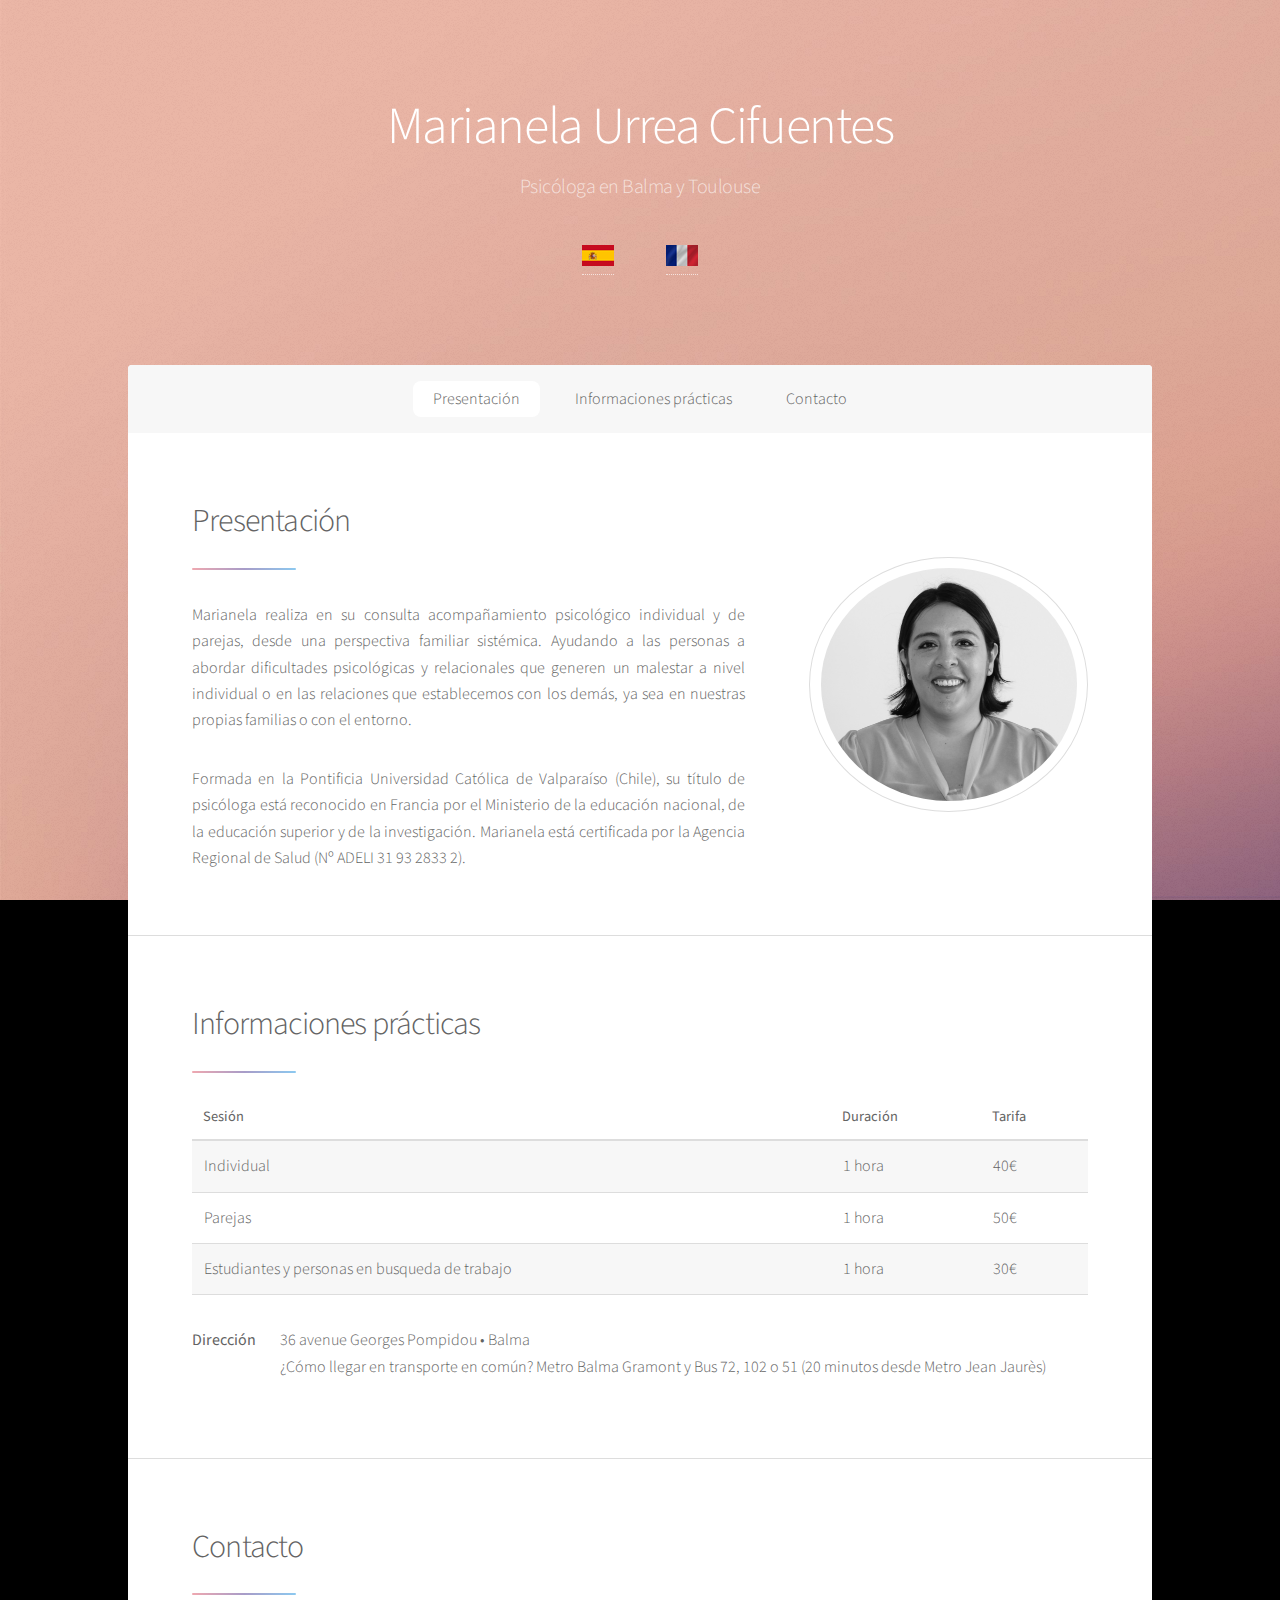
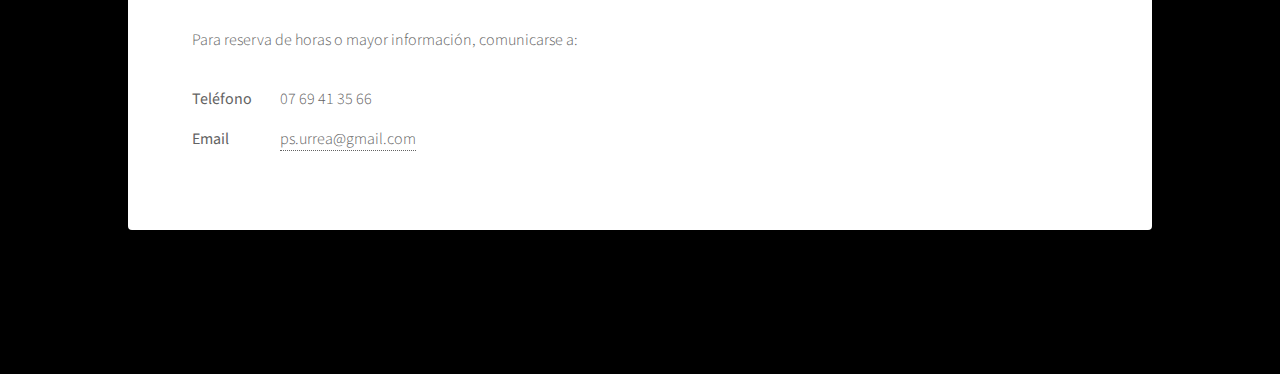
==== index-esp.html @ 980784fe "Update and rename index.html to index-esp.html" ====
<!DOCTYPE HTML>

<html>

<head>
	<title>Psicóloga en Balma / Toulouse</title>
	<meta charset="utf-8" />
	<meta name="viewport" content="width=device-width, initial-scale=1, user-scalable=no" />
	<link rel="stylesheet" href="assets/css/main.css" />
	<noscript><link rel="stylesheet" href="assets/css/noscript.css" /></noscript>
</head>


<body class="is-preload">

<!-- Wrapper -->
<div id="wrapper">


	<!-- Header -->
	<header id="header" class="alt">
		<h1>Marianela Urrea Cifuentes</h1>
		<p>Psicóloga en Balma y Toulouse</p>
		<p><a href="index-esp.html"><img src="images/spain-flag-icon-32.png"/></a>&nbsp; &nbsp; &nbsp; &nbsp; &nbsp; &nbsp; &nbsp; &nbsp;<a href="index.html"><img src="images/france-flag-wave-icon-32.png"/></a></p>
	</header>


	<!-- Nav -->
	<nav id="nav">
		<ul>
			<li><a href="#inicio" class="active">Presentación</a></li>
			<li><a href="#horas">Informaciones prácticas</a></li>
			<li><a href="#contacto">Contacto</a></li>
		</ul>
	</nav>


	<!-- Main -->
	<div id="main">

		<!-- Inicio -->
		<section id="inicio" class="main">
			<div class="spotlight">
			<div class="content">
			<header class="major">
				<h2>Presentación</h2>
			</header>
			<p align="justify" style="text-align:justify">Marianela realiza en su consulta acompañamiento psicológico individual y de parejas, desde una perspectiva familiar sistémica. Ayudando a las personas a abordar dificultades psicológicas y relacionales que generen un malestar a nivel individual o en las relaciones que establecemos con los demás, ya sea en nuestras propias familias o con el entorno.</p>

			<p align="justify" style="text-align:justify">Formada en la Pontificia Universidad Católica de Valparaíso (Chile), su título de psicóloga está reconocido en Francia por el Ministerio de la educación nacional, de la educación superior y de la investigación. Marianela está certificada por la Agencia Regional de Salud (Nº ADELI 31 93 2833 2).</p>				
			</div>
			<span class="image"><img src="images/Nela.jpg" alt="" /></span>
			</div>
		</section>



		<!-- Horas de atención -->
		<section id="horas" class="main">
			<div class="spotlight">
			<div class="content">
			<header class="major">
				<h2>Informaciones prácticas</h2>
			</header>

			<div class="table-wrapper">
				<table>
				<thead>
				<tr>
					<th>Sesión</th>
					<th>Duración</th>
					<th>Tarifa</th>
				</tr>
				</thead>
				<tbody>
				<tr>
					<td>Individual</td>
					<td>1 hora</td>
					<td>40€</td>
				</tr>
				<tr>
					<td>Parejas</td>
					<td>1 hora</td>
					<td>50€</td>
				</tr>
				<tr>
					<td>Estudiantes y personas en busqueda de trabajo</td>
					<td>1 hora</td>
					<td>30€</td>
				</tr>									
				</tbody>
				</table>
			</div>

			<dl class="alt">
			<dt>Dirección</dt>
			<dd>36 avenue Georges Pompidou &bull; Balma<br/>¿Cómo llegar en transporte en común? Metro Balma Gramont y Bus 72, 102 o 51 (20 minutos desde Metro Jean Jaurès)</dd>
			</dl>
			</div>
			</div>

		</section>



		<!-- Contacto -->
		<section id="contacto" class="main">
			<div class="spotlight">
			<div class="content">
			<header class="major">
				<h2>Contacto</h2>
			</header>
			<p align="justify" style="text-align:justify">Para reserva de horas o mayor información, comunicarse a:</p>

			<dl class="alt">
			<dt>Teléfono</dt>
			<dd>07 69 41 35 66</dd>
			<dt>Email</dt>
			<dd><a href="#">ps.urrea@gmail.com</a></dd>
			</dl>
			</div>
			</div>
		</section>

	</div>


	<!-- Footer -->
	<footer id="footer">
	</footer>
	</div>


	<!-- Scripts -->
	<script src="assets/js/jquery.min.js"></script>
	<script src="assets/js/jquery.scrollex.min.js"></script>
	<script src="assets/js/jquery.scrolly.min.js"></script>
	<script src="assets/js/browser.min.js"></script>
	<script src="assets/js/breakpoints.min.js"></script>
	<script src="assets/js/util.js"></script>
	<script src="assets/js/main.js"></script>

</body>

</html>
---- assets/css/main.css ----
@import url(font-awesome.min.css);
@import "https://fonts.googleapis.com/css?family=Source+Sans+Pro:300,400";

/*
	Stellar by HTML5 UP
	html5up.net | @ajlkn
	Free for personal and commercial use under the CCA 3.0 license (html5up.net/license)
*/

html, body, div, span, applet, object,
iframe, h1, h2, h3, h4, h5, h6, p, blockquote,
pre, a, abbr, acronym, address, big, cite,
code, del, dfn, em, img, ins, kbd, q, s, samp,
small, strike, strong, sub, sup, tt, var, b,
u, i, center, dl, dt, dd, ol, ul, li, fieldset,
form, label, legend, table, caption, tbody,
tfoot, thead, tr, th, td, article, aside,
canvas, details, embed, figure, figcaption,
footer, header, hgroup, menu, nav, output, ruby,
section, summary, time, mark, audio, video {
	margin: 0;
	padding: 0;
	border: 0;
	font-size: 100%;
	font: inherit;
	vertical-align: baseline;}

article, aside, details, figcaption, figure,
footer, header, hgroup, menu, nav, section {
	display: block;}

body {
	line-height: 1;
}

ol, ul {
	list-style: none;
}

blockquote, q {
	quotes: none;
}

	blockquote:before, blockquote:after, q:before, q:after {
		content: '';
		content: none;
	}

table {
	border-collapse: collapse;
	border-spacing: 0;
}

body {
	-webkit-text-size-adjust: none;
}

mark {
	background-color: transparent;
	color: inherit;
}

input::-moz-focus-inner {
	border: 0;
	padding: 0;
}

input, select, textarea {
	-moz-appearance: none;
	-webkit-appearance: none;
	-ms-appearance: none;
	appearance: none;
}

/* Basic */

	@-ms-viewport {
		width: device-width;
	}

	body {
		-ms-overflow-style: scrollbar;
	}

	@media screen and (max-width: 480px) {

		html, body {
			min-width: 320px;
		}

	}

	html {
		box-sizing: border-box;
	}

	*, *:before, *:after {
		box-sizing: inherit;
	}

	body {
		background-image: url("images/overlay.png"), url("images/bg.jpg");
		background-repeat: repeat, no-repeat;
		background-size: auto, 100% 100%;
		background-attachment: fixed;
		overflow-y: scroll;

		/*background-color: #935d8c;
		background-image: url("images/overlay.png"), -moz-linear-gradient(45deg, #e37682 15%, #5f4d93 85%);
		background-image: url("images/overlay.png"), -webkit-linear-gradient(45deg, #e37682 15%, #5f4d93 85%);
		background-image: url("images/overlay.png"), -ms-linear-gradient(45deg, #e37682 15%, #5f4d93 85%);
		background-image: url("images/overlay.png"), linear-gradient(45deg, #e37682 15%, #5f4d93 85%);*/
	}

		body.is-preload *, body.is-preload *:before, body.is-preload *:after {
			-moz-animation: none !important;
			-webkit-animation: none !important;
			-ms-animation: none !important;
			animation: none !important;
			-moz-transition: none !important;
			-webkit-transition: none !important;
			-ms-transition: none !important;
			transition: none !important;
		}

/* Type */

	body {
		/*background-color: #935d8c;*/
		background-color: #000000;
		color: rgba(255, 255, 255, 0.65);
	}

	body, input, select, textarea {
		font-family: "Source Sans Pro", Helvetica, sans-serif;
		font-size: 17pt;
		font-weight: 300;
		line-height: 1.65;
	}

		@media screen and (max-width: 1680px) {

			body, input, select, textarea {
				font-size: 14pt;
			}

		}

		@media screen and (max-width: 1280px) {

			body, input, select, textarea {
				font-size: 12pt;
			}

		}

		@media screen and (max-width: 360px) {

			body, input, select, textarea {
				font-size: 11pt;
			}

		}

	a {
		-moz-transition: color 0.2s ease, border-bottom 0.2s ease;
		-webkit-transition: color 0.2s ease, border-bottom 0.2s ease;
		-ms-transition: color 0.2s ease, border-bottom 0.2s ease;
		transition: color 0.2s ease, border-bottom 0.2s ease;
		text-decoration: none;
		border-bottom: dotted 1px;
		color: inherit;
	}

		a:hover {
			border-bottom-color: transparent;
		}

	strong, b {
		font-weight: 400;
	}

	em, i {
		font-style: italic;
	}

	p {
		margin: 0 0 2em 0;
	}

		p.content {
			-moz-columns: 20em 2;
			-webkit-columns: 20em 2;
			-ms-columns: 20em 2;
			columns: 20em 2;
			-moz-column-gap: 2em;
			-webkit-column-gap: 2em;
			-ms-column-gap: 2em;
			column-gap: 2em;
			text-align: justify;
		}

	h1, h2, h3, h4, h5, h6 {
		font-weight: 300;
		line-height: 1.5;
		margin: 0 0 0.7em 0;
		letter-spacing: -0.025em;
	}

		h1 a, h2 a, h3 a, h4 a, h5 a, h6 a {
			color: inherit;
			text-decoration: none;
		}

	h1 {
		font-size: 2.5em;
		line-height: 1.2;
	}

	h2 {
		font-size: 1.5em;
	}

	h3 {
		font-size: 1.25em;
	}

	h4 {
		font-size: 1.1em;
	}

	h5 {
		font-size: 0.9em;
	}

	h6 {
		font-size: 0.7em;
	}

	@media screen and (max-width: 736px) {

		h1 {
			font-size: 2em;
		}

	}

	sub {
		font-size: 0.8em;
		position: relative;
		top: 0.5em;
	}

	sup {
		font-size: 0.8em;
		position: relative;
		top: -0.5em;
	}

	blockquote {
		border-left: solid 4px;
		font-style: italic;
		margin: 0 0 2em 0;
		padding: 0.5em 0 0.5em 2em;
	}

	code {
		border-radius: 8px;
		border: solid 1px;
		font-family: "Courier New", monospace;
		font-size: 0.9em;
		margin: 0 0.25em;
		padding: 0.25em 0.65em;
	}

	pre {
		-webkit-overflow-scrolling: touch;
		font-family: "Courier New", monospace;
		font-size: 0.9em;
		margin: 0 0 2em 0;
	}

		pre code {
			display: block;
			line-height: 1.75;
			padding: 1em 1.5em;
			overflow-x: auto;
		}

	hr {
		border: 0;
		border-bottom: solid 1px;
		margin: 2em 0;
	}

		hr.major {
			margin: 3em 0;
		}

	.align-left {
		text-align: left;
	}

	.align-center {
		text-align: center;
	}

	.align-right {
		text-align: right;
	}

	input, select, textarea {
		color: #ffffff;
	}

	a:hover {
		color: #ffffff;
	}

	strong, b {
		color: #ffffff;
	}

	h1, h2, h3, h4, h5, h6 {
		color: #ffffff;
	}

	blockquote {
		border-left-color: rgba(255, 255, 255, 0.35);
	}

	code {
		background: rgba(255, 255, 255, 0.075);
		border-color: rgba(255, 255, 255, 0.35);
	}

	hr {
		border-bottom-color: rgba(255, 255, 255, 0.35);
	}

/* Row */

	.row {
		display: flex;
		flex-wrap: wrap;
		box-sizing: border-box;
		align-items: stretch;
	}

		.row > * {
			box-sizing: border-box;
		}

		.row.gtr-uniform > * > :last-child {
			margin-bottom: 0;
		}

		.row.aln-left {
			justify-content: flex-start;
		}

		.row.aln-center {
			justify-content: center;
		}

		.row.aln-right {
			justify-content: flex-end;
		}

		.row.aln-top {
			align-items: flex-start;
		}

		.row.aln-middle {
			align-items: center;
		}

		.row.aln-bottom {
			align-items: flex-end;
		}

		.row > .imp {
			order: -1;
		}

		.row > .col-1 {
			width: 8.3333333333%;
		}

		.row > .off-1 {
			margin-left: 8.3333333333%;
		}

		.row > .col-2 {
			width: 16.6666666667%;
		}

		.row > .off-2 {
			margin-left: 16.6666666667%;
		}

		.row > .col-3 {
			width: 25%;
		}

		.row > .off-3 {
			margin-left: 25%;
		}

		.row > .col-4 {
			width: 33.3333333333%;
		}

		.row > .off-4 {
			margin-left: 33.3333333333%;
		}

		.row > .col-5 {
			width: 41.6666666667%;
		}

		.row > .off-5 {
			margin-left: 41.6666666667%;
		}

		.row > .col-6 {
			width: 50%;
		}

		.row > .off-6 {
			margin-left: 50%;
		}

		.row > .col-7 {
			width: 58.3333333333%;
		}

		.row > .off-7 {
			margin-left: 58.3333333333%;
		}

		.row > .col-8 {
			width: 66.6666666667%;
		}

		.row > .off-8 {
			margin-left: 66.6666666667%;
		}

		.row > .col-9 {
			width: 75%;
		}

		.row > .off-9 {
			margin-left: 75%;
		}

		.row > .col-10 {
			width: 83.3333333333%;
		}

		.row > .off-10 {
			margin-left: 83.3333333333%;
		}

		.row > .col-11 {
			width: 91.6666666667%;
		}

		.row > .off-11 {
			margin-left: 91.6666666667%;
		}

		.row > .col-12 {
			width: 100%;
		}

		.row > .off-12 {
			margin-left: 100%;
		}

		.row.gtr-0 {
			margin-top: 0;
			margin-left: 0em;
		}

			.row.gtr-0 > * {
				padding: 0 0 0 0em;
			}

			.row.gtr-0.gtr-uniform {
				margin-top: 0em;
			}

				.row.gtr-0.gtr-uniform > * {
					padding-top: 0em;
				}

		.row.gtr-25 {
			margin-top: 0;
			margin-left: -0.375em;
		}

			.row.gtr-25 > * {
				padding: 0 0 0 0.375em;
			}

			.row.gtr-25.gtr-uniform {
				margin-top: -0.375em;
			}

				.row.gtr-25.gtr-uniform > * {
					padding-top: 0.375em;
				}

		.row.gtr-50 {
			margin-top: 0;
			margin-left: -0.75em;
		}

			.row.gtr-50 > * {
				padding: 0 0 0 0.75em;
			}

			.row.gtr-50.gtr-uniform {
				margin-top: -0.75em;
			}

				.row.gtr-50.gtr-uniform > * {
					padding-top: 0.75em;
				}

		.row {
			margin-top: 0;
			margin-left: -1.5em;
		}

			.row > * {
				padding: 0 0 0 1.5em;
			}

			.row.gtr-uniform {
				margin-top: -1.5em;
			}

				.row.gtr-uniform > * {
					padding-top: 1.5em;
				}

		.row.gtr-150 {
			margin-top: 0;
			margin-left: -2.25em;
		}

			.row.gtr-150 > * {
				padding: 0 0 0 2.25em;
			}

			.row.gtr-150.gtr-uniform {
				margin-top: -2.25em;
			}

				.row.gtr-150.gtr-uniform > * {
					padding-top: 2.25em;
				}

		.row.gtr-200 {
			margin-top: 0;
			margin-left: -3em;
		}

			.row.gtr-200 > * {
				padding: 0 0 0 3em;
			}

			.row.gtr-200.gtr-uniform {
				margin-top: -3em;
			}

				.row.gtr-200.gtr-uniform > * {
					padding-top: 3em;
				}

		@media screen and (max-width: 1680px) {

			.row {
				display: flex;
				flex-wrap: wrap;
				box-sizing: border-box;
				align-items: stretch;
			}

				.row > * {
					box-sizing: border-box;
				}

				.row.gtr-uniform > * > :last-child {
					margin-bottom: 0;
				}

				.row.aln-left {
					justify-content: flex-start;
				}

				.row.aln-center {
					justify-content: center;
				}

				.row.aln-right {
					justify-content: flex-end;
				}

				.row.aln-top {
					align-items: flex-start;
				}

				.row.aln-middle {
					align-items: center;
				}

				.row.aln-bottom {
					align-items: flex-end;
				}

				.row > .imp-xlarge {
					order: -1;
				}

				.row > .col-1-xlarge {
					width: 8.3333333333%;
				}

				.row > .off-1-xlarge {
					margin-left: 8.3333333333%;
				}

				.row > .col-2-xlarge {
					width: 16.6666666667%;
				}

				.row > .off-2-xlarge {
					margin-left: 16.6666666667%;
				}

				.row > .col-3-xlarge {
					width: 25%;
				}

				.row > .off-3-xlarge {
					margin-left: 25%;
				}

				.row > .col-4-xlarge {
					width: 33.3333333333%;
				}

				.row > .off-4-xlarge {
					margin-left: 33.3333333333%;
				}

				.row > .col-5-xlarge {
					width: 41.6666666667%;
				}

				.row > .off-5-xlarge {
					margin-left: 41.6666666667%;
				}

				.row > .col-6-xlarge {
					width: 50%;
				}

				.row > .off-6-xlarge {
					margin-left: 50%;
				}

				.row > .col-7-xlarge {
					width: 58.3333333333%;
				}

				.row > .off-7-xlarge {
					margin-left: 58.3333333333%;
				}

				.row > .col-8-xlarge {
					width: 66.6666666667%;
				}

				.row > .off-8-xlarge {
					margin-left: 66.6666666667%;
				}

				.row > .col-9-xlarge {
					width: 75%;
				}

				.row > .off-9-xlarge {
					margin-left: 75%;
				}

				.row > .col-10-xlarge {
					width: 83.3333333333%;
				}

				.row > .off-10-xlarge {
					margin-left: 83.3333333333%;
				}

				.row > .col-11-xlarge {
					width: 91.6666666667%;
				}

				.row > .off-11-xlarge {
					margin-left: 91.6666666667%;
				}

				.row > .col-12-xlarge {
					width: 100%;
				}

				.row > .off-12-xlarge {
					margin-left: 100%;
				}

				.row.gtr-0 {
					margin-top: 0;
					margin-left: 0em;
				}

					.row.gtr-0 > * {
						padding: 0 0 0 0em;
					}

					.row.gtr-0.gtr-uniform {
						margin-top: 0em;
					}

						.row.gtr-0.gtr-uniform > * {
							padding-top: 0em;
						}

				.row.gtr-25 {
					margin-top: 0;
					margin-left: -0.375em;
				}

					.row.gtr-25 > * {
						padding: 0 0 0 0.375em;
					}

					.row.gtr-25.gtr-uniform {
						margin-top: -0.375em;
					}

						.row.gtr-25.gtr-uniform > * {
							padding-top: 0.375em;
						}

				.row.gtr-50 {
					margin-top: 0;
					margin-left: -0.75em;
				}

					.row.gtr-50 > * {
						padding: 0 0 0 0.75em;
					}

					.row.gtr-50.gtr-uniform {
						margin-top: -0.75em;
					}

						.row.gtr-50.gtr-uniform > * {
							padding-top: 0.75em;
						}

				.row {
					margin-top: 0;
					margin-left: -1.5em;
				}

					.row > * {
						padding: 0 0 0 1.5em;
					}

					.row.gtr-uniform {
						margin-top: -1.5em;
					}

						.row.gtr-uniform > * {
							padding-top: 1.5em;
						}

				.row.gtr-150 {
					margin-top: 0;
					margin-left: -2.25em;
				}

					.row.gtr-150 > * {
						padding: 0 0 0 2.25em;
					}

					.row.gtr-150.gtr-uniform {
						margin-top: -2.25em;
					}

						.row.gtr-150.gtr-uniform > * {
							padding-top: 2.25em;
						}

				.row.gtr-200 {
					margin-top: 0;
					margin-left: -3em;
				}

					.row.gtr-200 > * {
						padding: 0 0 0 3em;
					}

					.row.gtr-200.gtr-uniform {
						margin-top: -3em;
					}

						.row.gtr-200.gtr-uniform > * {
							padding-top: 3em;
						}

		}

		@media screen and (max-width: 1280px) {

			.row {
				display: flex;
				flex-wrap: wrap;
				box-sizing: border-box;
				align-items: stretch;
			}

				.row > * {
					box-sizing: border-box;
				}

				.row.gtr-uniform > * > :last-child {
					margin-bottom: 0;
				}

				.row.aln-left {
					justify-content: flex-start;
				}

				.row.aln-center {
					justify-content: center;
				}

				.row.aln-right {
					justify-content: flex-end;
				}

				.row.aln-top {
					align-items: flex-start;
				}

				.row.aln-middle {
					align-items: center;
				}

				.row.aln-bottom {
					align-items: flex-end;
				}

				.row > .imp-large {
					order: -1;
				}

				.row > .col-1-large {
					width: 8.3333333333%;
				}

				.row > .off-1-large {
					margin-left: 8.3333333333%;
				}

				.row > .col-2-large {
					width: 16.6666666667%;
				}

				.row > .off-2-large {
					margin-left: 16.6666666667%;
				}

				.row > .col-3-large {
					width: 25%;
				}

				.row > .off-3-large {
					margin-left: 25%;
				}

				.row > .col-4-large {
					width: 33.3333333333%;
				}

				.row > .off-4-large {
					margin-left: 33.3333333333%;
				}

				.row > .col-5-large {
					width: 41.6666666667%;
				}

				.row > .off-5-large {
					margin-left: 41.6666666667%;
				}

				.row > .col-6-large {
					width: 50%;
				}

				.row > .off-6-large {
					margin-left: 50%;
				}

				.row > .col-7-large {
					width: 58.3333333333%;
				}

				.row > .off-7-large {
					margin-left: 58.3333333333%;
				}

				.row > .col-8-large {
					width: 66.6666666667%;
				}

				.row > .off-8-large {
					margin-left: 66.6666666667%;
				}

				.row > .col-9-large {
					width: 75%;
				}

				.row > .off-9-large {
					margin-left: 75%;
				}

				.row > .col-10-large {
					width: 83.3333333333%;
				}

				.row > .off-10-large {
					margin-left: 83.3333333333%;
				}

				.row > .col-11-large {
					width: 91.6666666667%;
				}

				.row > .off-11-large {
					margin-left: 91.6666666667%;
				}

				.row > .col-12-large {
					width: 100%;
				}

				.row > .off-12-large {
					margin-left: 100%;
				}

				.row.gtr-0 {
					margin-top: 0;
					margin-left: 0em;
				}

					.row.gtr-0 > * {
						padding: 0 0 0 0em;
					}

					.row.gtr-0.gtr-uniform {
						margin-top: 0em;
					}

						.row.gtr-0.gtr-uniform > * {
							padding-top: 0em;
						}

				.row.gtr-25 {
					margin-top: 0;
					margin-left: -0.375em;
				}

					.row.gtr-25 > * {
						padding: 0 0 0 0.375em;
					}

					.row.gtr-25.gtr-uniform {
						margin-top: -0.375em;
					}

						.row.gtr-25.gtr-uniform > * {
							padding-top: 0.375em;
						}

				.row.gtr-50 {
					margin-top: 0;
					margin-left: -0.75em;
				}

					.row.gtr-50 > * {
						padding: 0 0 0 0.75em;
					}

					.row.gtr-50.gtr-uniform {
						margin-top: -0.75em;
					}

						.row.gtr-50.gtr-uniform > * {
							padding-top: 0.75em;
						}

				.row {
					margin-top: 0;
					margin-left: -1.5em;
				}

					.row > * {
						padding: 0 0 0 1.5em;
					}

					.row.gtr-uniform {
						margin-top: -1.5em;
					}

						.row.gtr-uniform > * {
							padding-top: 1.5em;
						}

				.row.gtr-150 {
					margin-top: 0;
					margin-left: -2.25em;
				}

					.row.gtr-150 > * {
						padding: 0 0 0 2.25em;
					}

					.row.gtr-150.gtr-uniform {
						margin-top: -2.25em;
					}

						.row.gtr-150.gtr-uniform > * {
							padding-top: 2.25em;
						}

				.row.gtr-200 {
					margin-top: 0;
					margin-left: -3em;
				}

					.row.gtr-200 > * {
						padding: 0 0 0 3em;
					}

					.row.gtr-200.gtr-uniform {
						margin-top: -3em;
					}

						.row.gtr-200.gtr-uniform > * {
							padding-top: 3em;
						}

		}

		@media screen and (max-width: 980px) {

			.row {
				display: flex;
				flex-wrap: wrap;
				box-sizing: border-box;
				align-items: stretch;
			}

				.row > * {
					box-sizing: border-box;
				}

				.row.gtr-uniform > * > :last-child {
					margin-bottom: 0;
				}

				.row.aln-left {
					justify-content: flex-start;
				}

				.row.aln-center {
					justify-content: center;
				}

				.row.aln-right {
					justify-content: flex-end;
				}

				.row.aln-top {
					align-items: flex-start;
				}

				.row.aln-middle {
					align-items: center;
				}

				.row.aln-bottom {
					align-items: flex-end;
				}

				.row > .imp-medium {
					order: -1;
				}

				.row > .col-1-medium {
					width: 8.3333333333%;
				}

				.row > .off-1-medium {
					margin-left: 8.3333333333%;
				}

				.row > .col-2-medium {
					width: 16.6666666667%;
				}

				.row > .off-2-medium {
					margin-left: 16.6666666667%;
				}

				.row > .col-3-medium {
					width: 25%;
				}

				.row > .off-3-medium {
					margin-left: 25%;
				}

				.row > .col-4-medium {
					width: 33.3333333333%;
				}

				.row > .off-4-medium {
					margin-left: 33.3333333333%;
				}

				.row > .col-5-medium {
					width: 41.6666666667%;
				}

				.row > .off-5-medium {
					margin-left: 41.6666666667%;
				}

				.row > .col-6-medium {
					width: 50%;
				}

				.row > .off-6-medium {
					margin-left: 50%;
				}

				.row > .col-7-medium {
					width: 58.3333333333%;
				}

				.row > .off-7-medium {
					margin-left: 58.3333333333%;
				}

				.row > .col-8-medium {
					width: 66.6666666667%;
				}

				.row > .off-8-medium {
					margin-left: 66.6666666667%;
				}

				.row > .col-9-medium {
					width: 75%;
				}

				.row > .off-9-medium {
					margin-left: 75%;
				}

				.row > .col-10-medium {
					width: 83.3333333333%;
				}

				.row > .off-10-medium {
					margin-left: 83.3333333333%;
				}

				.row > .col-11-medium {
					width: 91.6666666667%;
				}

				.row > .off-11-medium {
					margin-left: 91.6666666667%;
				}

				.row > .col-12-medium {
					width: 100%;
				}

				.row > .off-12-medium {
					margin-left: 100%;
				}

				.row.gtr-0 {
					margin-top: 0;
					margin-left: 0em;
				}

					.row.gtr-0 > * {
						padding: 0 0 0 0em;
					}

					.row.gtr-0.gtr-uniform {
						margin-top: 0em;
					}

						.row.gtr-0.gtr-uniform > * {
							padding-top: 0em;
						}

				.row.gtr-25 {
					margin-top: 0;
					margin-left: -0.375em;
				}

					.row.gtr-25 > * {
						padding: 0 0 0 0.375em;
					}

					.row.gtr-25.gtr-uniform {
						margin-top: -0.375em;
					}

						.row.gtr-25.gtr-uniform > * {
							padding-top: 0.375em;
						}

				.row.gtr-50 {
					margin-top: 0;
					margin-left: -0.75em;
				}

					.row.gtr-50 > * {
						padding: 0 0 0 0.75em;
					}

					.row.gtr-50.gtr-uniform {
						margin-top: -0.75em;
					}

						.row.gtr-50.gtr-uniform > * {
							padding-top: 0.75em;
						}

				.row {
					margin-top: 0;
					margin-left: -1.5em;
				}

					.row > * {
						padding: 0 0 0 1.5em;
					}

					.row.gtr-uniform {
						margin-top: -1.5em;
					}

						.row.gtr-uniform > * {
							padding-top: 1.5em;
						}

				.row.gtr-150 {
					margin-top: 0;
					margin-left: -2.25em;
				}

					.row.gtr-150 > * {
						padding: 0 0 0 2.25em;
					}

					.row.gtr-150.gtr-uniform {
						margin-top: -2.25em;
					}

						.row.gtr-150.gtr-uniform > * {
							padding-top: 2.25em;
						}

				.row.gtr-200 {
					margin-top: 0;
					margin-left: -3em;
				}

					.row.gtr-200 > * {
						padding: 0 0 0 3em;
					}

					.row.gtr-200.gtr-uniform {
						margin-top: -3em;
					}

						.row.gtr-200.gtr-uniform > * {
							padding-top: 3em;
						}

		}

		@media screen and (max-width: 736px) {

			.row {
				display: flex;
				flex-wrap: wrap;
				box-sizing: border-box;
				align-items: stretch;
			}

				.row > * {
					box-sizing: border-box;
				}

				.row.gtr-uniform > * > :last-child {
					margin-bottom: 0;
				}

				.row.aln-left {
					justify-content: flex-start;
				}

				.row.aln-center {
					justify-content: center;
				}

				.row.aln-right {
					justify-content: flex-end;
				}

				.row.aln-top {
					align-items: flex-start;
				}

				.row.aln-middle {
					align-items: center;
				}

				.row.aln-bottom {
					align-items: flex-end;
				}

				.row > .imp-small {
					order: -1;
				}

				.row > .col-1-small {
					width: 8.3333333333%;
				}

				.row > .off-1-small {
					margin-left: 8.3333333333%;
				}

				.row > .col-2-small {
					width: 16.6666666667%;
				}

				.row > .off-2-small {
					margin-left: 16.6666666667%;
				}

				.row > .col-3-small {
					width: 25%;
				}

				.row > .off-3-small {
					margin-left: 25%;
				}

				.row > .col-4-small {
					width: 33.3333333333%;
				}

				.row > .off-4-small {
					margin-left: 33.3333333333%;
				}

				.row > .col-5-small {
					width: 41.6666666667%;
				}

				.row > .off-5-small {
					margin-left: 41.6666666667%;
				}

				.row > .col-6-small {
					width: 50%;
				}

				.row > .off-6-small {
					margin-left: 50%;
				}

				.row > .col-7-small {
					width: 58.3333333333%;
				}

				.row > .off-7-small {
					margin-left: 58.3333333333%;
				}

				.row > .col-8-small {
					width: 66.6666666667%;
				}

				.row > .off-8-small {
					margin-left: 66.6666666667%;
				}

				.row > .col-9-small {
					width: 75%;
				}

				.row > .off-9-small {
					margin-left: 75%;
				}

				.row > .col-10-small {
					width: 83.3333333333%;
				}

				.row > .off-10-small {
					margin-left: 83.3333333333%;
				}

				.row > .col-11-small {
					width: 91.6666666667%;
				}

				.row > .off-11-small {
					margin-left: 91.6666666667%;
				}

				.row > .col-12-small {
					width: 100%;
				}

				.row > .off-12-small {
					margin-left: 100%;
				}

				.row.gtr-0 {
					margin-top: 0;
					margin-left: 0em;
				}

					.row.gtr-0 > * {
						padding: 0 0 0 0em;
					}

					.row.gtr-0.gtr-uniform {
						margin-top: 0em;
					}

						.row.gtr-0.gtr-uniform > * {
							padding-top: 0em;
						}

				.row.gtr-25 {
					margin-top: 0;
					margin-left: -0.25em;
				}

					.row.gtr-25 > * {
						padding: 0 0 0 0.25em;
					}

					.row.gtr-25.gtr-uniform {
						margin-top: -0.25em;
					}

						.row.gtr-25.gtr-uniform > * {
							padding-top: 0.25em;
						}

				.row.gtr-50 {
					margin-top: 0;
					margin-left: -0.5em;
				}

					.row.gtr-50 > * {
						padding: 0 0 0 0.5em;
					}

					.row.gtr-50.gtr-uniform {
						margin-top: -0.5em;
					}

						.row.gtr-50.gtr-uniform > * {
							padding-top: 0.5em;
						}

				.row {
					margin-top: 0;
					margin-left: -1em;
				}

					.row > * {
						padding: 0 0 0 1em;
					}

					.row.gtr-uniform {
						margin-top: -1em;
					}

						.row.gtr-uniform > * {
							padding-top: 1em;
						}

				.row.gtr-150 {
					margin-top: 0;
					margin-left: -1.5em;
				}

					.row.gtr-150 > * {
						padding: 0 0 0 1.5em;
					}

					.row.gtr-150.gtr-uniform {
						margin-top: -1.5em;
					}

						.row.gtr-150.gtr-uniform > * {
							padding-top: 1.5em;
						}

				.row.gtr-200 {
					margin-top: 0;
					margin-left: -2em;
				}

					.row.gtr-200 > * {
						padding: 0 0 0 2em;
					}

					.row.gtr-200.gtr-uniform {
						margin-top: -2em;
					}

						.row.gtr-200.gtr-uniform > * {
							padding-top: 2em;
						}

		}

		@media screen and (max-width: 480px) {

			.row {
				display: flex;
				flex-wrap: wrap;
				box-sizing: border-box;
				align-items: stretch;
			}

				.row > * {
					box-sizing: border-box;
				}

				.row.gtr-uniform > * > :last-child {
					margin-bottom: 0;
				}

				.row.aln-left {
					justify-content: flex-start;
				}

				.row.aln-center {
					justify-content: center;
				}

				.row.aln-right {
					justify-content: flex-end;
				}

				.row.aln-top {
					align-items: flex-start;
				}

				.row.aln-middle {
					align-items: center;
				}

				.row.aln-bottom {
					align-items: flex-end;
				}

				.row > .imp-xsmall {
					order: -1;
				}

				.row > .col-1-xsmall {
					width: 8.3333333333%;
				}

				.row > .off-1-xsmall {
					margin-left: 8.3333333333%;
				}

				.row > .col-2-xsmall {
					width: 16.6666666667%;
				}

				.row > .off-2-xsmall {
					margin-left: 16.6666666667%;
				}

				.row > .col-3-xsmall {
					width: 25%;
				}

				.row > .off-3-xsmall {
					margin-left: 25%;
				}

				.row > .col-4-xsmall {
					width: 33.3333333333%;
				}

				.row > .off-4-xsmall {
					margin-left: 33.3333333333%;
				}

				.row > .col-5-xsmall {
					width: 41.6666666667%;
				}

				.row > .off-5-xsmall {
					margin-left: 41.6666666667%;
				}

				.row > .col-6-xsmall {
					width: 50%;
				}

				.row > .off-6-xsmall {
					margin-left: 50%;
				}

				.row > .col-7-xsmall {
					width: 58.3333333333%;
				}

				.row > .off-7-xsmall {
					margin-left: 58.3333333333%;
				}

				.row > .col-8-xsmall {
					width: 66.6666666667%;
				}

				.row > .off-8-xsmall {
					margin-left: 66.6666666667%;
				}

				.row > .col-9-xsmall {
					width: 75%;
				}

				.row > .off-9-xsmall {
					margin-left: 75%;
				}

				.row > .col-10-xsmall {
					width: 83.3333333333%;
				}

				.row > .off-10-xsmall {
					margin-left: 83.3333333333%;
				}

				.row > .col-11-xsmall {
					width: 91.6666666667%;
				}

				.row > .off-11-xsmall {
					margin-left: 91.6666666667%;
				}

				.row > .col-12-xsmall {
					width: 100%;
				}

				.row > .off-12-xsmall {
					margin-left: 100%;
				}

				.row.gtr-0 {
					margin-top: 0;
					margin-left: 0em;
				}

					.row.gtr-0 > * {
						padding: 0 0 0 0em;
					}

					.row.gtr-0.gtr-uniform {
						margin-top: 0em;
					}

						.row.gtr-0.gtr-uniform > * {
							padding-top: 0em;
						}

				.row.gtr-25 {
					margin-top: 0;
					margin-left: -0.3125em;
				}

					.row.gtr-25 > * {
						padding: 0 0 0 0.3125em;
					}

					.row.gtr-25.gtr-uniform {
						margin-top: -0.3125em;
					}

						.row.gtr-25.gtr-uniform > * {
							padding-top: 0.3125em;
						}

				.row.gtr-50 {
					margin-top: 0;
					margin-left: -0.625em;
				}

					.row.gtr-50 > * {
						padding: 0 0 0 0.625em;
					}

					.row.gtr-50.gtr-uniform {
						margin-top: -0.625em;
					}

						.row.gtr-50.gtr-uniform > * {
							padding-top: 0.625em;
						}

				.row {
					margin-top: 0;
					margin-left: -1.25em;
				}

					.row > * {
						padding: 0 0 0 1.25em;
					}

					.row.gtr-uniform {
						margin-top: -1.25em;
					}

						.row.gtr-uniform > * {
							padding-top: 1.25em;
						}

				.row.gtr-150 {
					margin-top: 0;
					margin-left: -1.875em;
				}

					.row.gtr-150 > * {
						padding: 0 0 0 1.875em;
					}

					.row.gtr-150.gtr-uniform {
						margin-top: -1.875em;
					}

						.row.gtr-150.gtr-uniform > * {
							padding-top: 1.875em;
						}

				.row.gtr-200 {
					margin-top: 0;
					margin-left: -2.5em;
				}

					.row.gtr-200 > * {
						padding: 0 0 0 2.5em;
					}

					.row.gtr-200.gtr-uniform {
						margin-top: -2.5em;
					}

						.row.gtr-200.gtr-uniform > * {
							padding-top: 2.5em;
						}

		}

/* Box */

	.box {
		border-radius: 8px;
		border: solid;
		margin-bottom: 2em;
		padding: 1.5em;
	}

		.box > :last-child,
		.box > :last-child > :last-child,
		.box > :last-child > :last-child > :last-child {
			margin-bottom: 0;
		}

		.box.alt {
			border: 0;
			border-radius: 0;
			padding: 0;
		}

	.box {
		border-color: rgba(255, 255, 255, 0.35);
	}

/* Button */

	input[type="submit"],
	input[type="reset"],
	input[type="button"],
	button,
	.button {
		-moz-appearance: none;
		-webkit-appearance: none;
		-ms-appearance: none;
		appearance: none;
		-moz-transition: background-color 0.2s ease-in-out, color 0.2s ease-in-out;
		-webkit-transition: background-color 0.2s ease-in-out, color 0.2s ease-in-out;
		-ms-transition: background-color 0.2s ease-in-out, color 0.2s ease-in-out;
		transition: background-color 0.2s ease-in-out, color 0.2s ease-in-out;
		border-radius: 8px;
		border: 0;
		cursor: pointer;
		display: inline-block;
		font-weight: 300;
		height: 2.75em;
		line-height: 2.75em;
		min-width: 9.25em;
		padding: 0 1.5em;
		text-align: center;
		text-decoration: none;
		white-space: nowrap;
	}

		input[type="submit"].icon,
		input[type="reset"].icon,
		input[type="button"].icon,
		button.icon,
		.button.icon {
			padding-left: 1.35em;
		}

			input[type="submit"].icon:before,
			input[type="reset"].icon:before,
			input[type="button"].icon:before,
			button.icon:before,
			.button.icon:before {
				margin-right: 0.5em;
			}

		input[type="submit"].fit,
		input[type="reset"].fit,
		input[type="button"].fit,
		button.fit,
		.button.fit {
			width: 100%;
		}

		input[type="submit"].small,
		input[type="reset"].small,
		input[type="button"].small,
		button.small,
		.button.small {
			font-size: 0.8em;
		}

		input[type="submit"].large,
		input[type="reset"].large,
		input[type="button"].large,
		button.large,
		.button.large {
			font-size: 1.35em;
		}

		input[type="submit"].disabled, input[type="submit"]:disabled,
		input[type="reset"].disabled,
		input[type="reset"]:disabled,
		input[type="button"].disabled,
		input[type="button"]:disabled,
		button.disabled,
		button:disabled,
		.button.disabled,
		.button:disabled {
			pointer-events: none;
			opacity: 0.25;
		}

		@media screen and (max-width: 736px) {

			input[type="submit"],
			input[type="reset"],
			input[type="button"],
			button,
			.button {
				min-width: 0;
			}

		}

	input[type="submit"],
	input[type="reset"],
	input[type="button"],
	button,
	.button {
		background-color: transparent;
		box-shadow: inset 0 0 0 1px rgba(255, 255, 255, 0.35);
		color: #ffffff !important;
	}

		input[type="submit"]:hover,
		input[type="reset"]:hover,
		input[type="button"]:hover,
		button:hover,
		.button:hover {
			background-color: rgba(255, 255, 255, 0.075);
		}

		input[type="submit"]:active,
		input[type="reset"]:active,
		input[type="button"]:active,
		button:active,
		.button:active {
			background-color: rgba(255, 255, 255, 0.2);
		}

		input[type="submit"].icon:before,
		input[type="reset"].icon:before,
		input[type="button"].icon:before,
		button.icon:before,
		.button.icon:before {
			color: rgba(255, 255, 255, 0.5);
		}

		input[type="submit"].primary,
		input[type="reset"].primary,
		input[type="button"].primary,
		button.primary,
		.button.primary {
			background-color: #8cc9f0;
			color: #ffffff !important;
			box-shadow: none;
		}

			input[type="submit"].primary:hover,
			input[type="reset"].primary:hover,
			input[type="button"].primary:hover,
			button.primary:hover,
			.button.primary:hover {
				background-color: #9acff2;
			}

			input[type="submit"].primary:active,
			input[type="reset"].primary:active,
			input[type="button"].primary:active,
			button.primary:active,
			.button.primary:active {
				background-color: #7ec3ee;
			}

			input[type="submit"].primary.icon:before,
			input[type="reset"].primary.icon:before,
			input[type="button"].primary.icon:before,
			button.primary.icon:before,
			.button.primary.icon:before {
				color: #ffffff !important;
			}

/* Form */

	form {
		margin: 0 0 2em 0;
	}

	label {
		display: block;
		font-size: 0.9em;
		font-weight: 400;
		margin: 0 0 1em 0;
	}

	input[type="text"],
	input[type="password"],
	input[type="email"],
	select,
	textarea {
		-moz-appearance: none;
		-webkit-appearance: none;
		-ms-appearance: none;
		appearance: none;
		border-radius: 8px;
		border: solid 1px;
		color: inherit;
		display: block;
		outline: 0;
		padding: 0 1em;
		text-decoration: none;
		width: 100%;
	}

		input[type="text"]:invalid,
		input[type="password"]:invalid,
		input[type="email"]:invalid,
		select:invalid,
		textarea:invalid {
			box-shadow: none;
		}

	select {
		background-size: 1.25rem;
		background-repeat: no-repeat;
		background-position: calc(100% - 1rem) center;
		height: 2.75em;
		padding-right: 2.75em;
		text-overflow: ellipsis;
	}

		select:focus::-ms-value {
			background-color: transparent;
		}

		select::-ms-expand {
			display: none;
		}

	input[type="text"],
	input[type="password"],
	input[type="email"],
	select {
		height: 2.75em;
	}

	textarea {
		padding: 0.75em 1em;
	}

	input[type="checkbox"],
	input[type="radio"] {
		-moz-appearance: none;
		-webkit-appearance: none;
		-ms-appearance: none;
		appearance: none;
		display: block;
		float: left;
		margin-right: -2em;
		opacity: 0;
		width: 1em;
		z-index: -1;
	}

		input[type="checkbox"] + label,
		input[type="radio"] + label {
			text-decoration: none;
			cursor: pointer;
			display: inline-block;
			font-size: 1em;
			font-weight: 300;
			padding-left: 2.4em;
			padding-right: 0.75em;
			position: relative;
		}

			input[type="checkbox"] + label:before,
			input[type="radio"] + label:before {
				-moz-osx-font-smoothing: grayscale;
				-webkit-font-smoothing: antialiased;
				font-family: FontAwesome;
				font-style: normal;
				font-weight: normal;
				text-transform: none !important;
			}

			input[type="checkbox"] + label:before,
			input[type="radio"] + label:before {
				border-radius: 8px;
				border: solid 1px;
				content: '';
				display: inline-block;
				height: 1.65em;
				left: 0;
				line-height: 1.58125em;
				position: absolute;
				text-align: center;
				top: 0;
				width: 1.65em;
			}

		input[type="checkbox"]:checked + label:before,
		input[type="radio"]:checked + label:before {
			content: '\f00c';
		}

	input[type="checkbox"] + label:before {
		border-radius: 8px;
	}

	input[type="radio"] + label:before {
		border-radius: 100%;
	}

	::-webkit-input-placeholder {
		opacity: 1.0;
	}

	:-moz-placeholder {
		opacity: 1.0;
	}

	::-moz-placeholder {
		opacity: 1.0;
	}

	:-ms-input-placeholder {
		opacity: 1.0;
	}

	label {
		color: #ffffff;
	}

	input[type="text"],
	input[type="password"],
	input[type="email"],
	select,
	textarea {
		background-color: rgba(255, 255, 255, 0.075);
		border-color: rgba(255, 255, 255, 0.35);
	}

		input[type="text"]:focus,
		input[type="password"]:focus,
		input[type="email"]:focus,
		select:focus,
		textarea:focus {
			border-color: #8cc9f0;
			box-shadow: 0 0 0 1px #8cc9f0;
		}

	select {
		background-image: url("data:image/svg+xml;charset=utf8,%3Csvg xmlns='http://www.w3.org/2000/svg' width='40' height='40' preserveAspectRatio='none' viewBox='0 0 40 40'%3E%3Cpath d='M9.4,12.3l10.4,10.4l10.4-10.4c0.2-0.2,0.5-0.4,0.9-0.4c0.3,0,0.6,0.1,0.9,0.4l3.3,3.3c0.2,0.2,0.4,0.5,0.4,0.9 c0,0.4-0.1,0.6-0.4,0.9L20.7,31.9c-0.2,0.2-0.5,0.4-0.9,0.4c-0.3,0-0.6-0.1-0.9-0.4L4.3,17.3c-0.2-0.2-0.4-0.5-0.4-0.9 c0-0.4,0.1-0.6,0.4-0.9l3.3-3.3c0.2-0.2,0.5-0.4,0.9-0.4S9.1,12.1,9.4,12.3z' fill='rgba(255, 255, 255, 0.35)' /%3E%3C/svg%3E");
	}

		select option {
			color: #ffffff;
			background: #935d8c;
		}

	input[type="checkbox"] + label,
	input[type="radio"] + label {
		color: rgba(255, 255, 255, 0.65);
	}

		input[type="checkbox"] + label:before,
		input[type="radio"] + label:before {
			background: rgba(255, 255, 255, 0.075);
			border-color: rgba(255, 255, 255, 0.35);
		}

	input[type="checkbox"]:checked + label:before,
	input[type="radio"]:checked + label:before {
		background-color: #ffffff;
		border-color: #ffffff;
		color: #935d8c;
	}

	input[type="checkbox"]:focus + label:before,
	input[type="radio"]:focus + label:before {
		border-color: #8cc9f0;
		box-shadow: 0 0 0 1px #8cc9f0;
	}

	::-webkit-input-placeholder {
		color: rgba(255, 255, 255, 0.5) !important;
	}

	:-moz-placeholder {
		color: rgba(255, 255, 255, 0.5) !important;
	}

	::-moz-placeholder {
		color: rgba(255, 255, 255, 0.5) !important;
	}

	:-ms-input-placeholder {
		color: rgba(255, 255, 255, 0.5) !important;
	}

	.formerize-placeholder {
		color: rgba(255, 255, 255, 0.5) !important;
	}

/* Icon */

	.icon {
		text-decoration: none;
		-moz-transition: background-color 0.2s ease-in-out, color 0.2s ease-in-out;
		-webkit-transition: background-color 0.2s ease-in-out, color 0.2s ease-in-out;
		-ms-transition: background-color 0.2s ease-in-out, color 0.2s ease-in-out;
		transition: background-color 0.2s ease-in-out, color 0.2s ease-in-out;
		border-bottom: none;
		position: relative;
	}

		.icon:before {
			-moz-osx-font-smoothing: grayscale;
			-webkit-font-smoothing: antialiased;
			font-family: FontAwesome;
			font-style: normal;
			font-weight: normal;
			text-transform: none !important;
		}

		.icon > .label {
			display: none;
		}

		.icon.major {
			border: solid 1px;
			display: inline-block;
			border-radius: 100%;
			padding: 0.65em;
			margin: 0 0 2em 0;
			cursor: default;
		}

			.icon.major:before {
				display: inline-block;
				font-size: 6.25rem;
				width: 2.25em;
				height: 2.25em;
				line-height: 2.2em;
				border-radius: 100%;
				border: solid 1px;
				text-align: center;
			}

		.icon.alt {
			display: inline-block;
			border: solid 1px;
			border-radius: 100%;
		}

			.icon.alt:before {
				display: block;
				font-size: 1.25em;
				width: 2em;
				height: 2em;
				text-align: center;
				line-height: 2em;
			}

		.icon.style1 {
			color: #efa8b0;
		}

		.icon.style2 {
			color: #c79cc8;
		}

		.icon.style3 {
			color: #a89cc8;
		}

		.icon.style4 {
			color: #9bb2e1;
		}

		.icon.style5 {
			color: #8cc9f0;
		}

		@media screen and (max-width: 1680px) {

			.icon.major:before {
				font-size: 5.5rem;
			}

		}

		@media screen and (max-width: 1280px) {

			.icon.major:before {
				font-size: 4.75rem;
			}

		}

		@media screen and (max-width: 736px) {

			.icon.major {
				margin: 0 0 1.5em 0;
				padding: 0.35em;
			}

				.icon.major:before {
					font-size: 3.5rem;
				}

		}

	.icon.major {
		border-color: rgba(255, 255, 255, 0.35);
	}

		.icon.major:before {
			border-color: rgba(255, 255, 255, 0.35);
		}

	.icon.alt {
		border-color: rgba(255, 255, 255, 0.35);
		color: #ffffff;
	}

		.icon.alt:hover {
			background-color: rgba(255, 255, 255, 0.075);
		}

		.icon.alt:active {
			background-color: rgba(255, 255, 255, 0.2);
		}

/* Image */

	.image {
		border-radius: 8px;
		border: 0;
		display: inline-block;
		position: relative;
	}

		.image img {
			border-radius: 8px;
			display: block;
		}

		.image.left, .image.right {
			max-width: 40%;
		}

			.image.left img, .image.right img {
				width: 100%;
			}

		.image.left {
			float: left;
			margin: 0 1.5em 1em 0;
			top: 0.25em;
		}

		.image.right {
			float: right;
			margin: 0 0 1em 1.5em;
			top: 0.25em;
		}

		.image.fit {
			display: block;
			margin: 0 0 2em 0;
			width: 100%;
		}

			.image.fit img {
				width: 100%;
			}

		.image.main {
			display: block;
			margin: 0 0 3em 0;
			width: 100%;
		}

			.image.main img {
				width: 100%;
			}

/* List */

	ol {
		list-style: decimal;
		margin: 0 0 2em 0;
		padding-left: 1.25em;
	}

		ol li {
			padding-left: 0.25em;
		}

	ul {
		list-style: disc;
		margin: 0 0 2em 0;
		padding-left: 1em;
	}

		ul li {
			padding-left: 0.5em;
		}

		ul.alt {
			list-style: none;
			padding-left: 0;
		}

			ul.alt li {
				border-top: solid 1px;
				padding: 0.5em 0;
			}

				ul.alt li:first-child {
					border-top: 0;
					padding-top: 0;
				}

	dl {
		margin: 0 0 2em 0;
	}

		dl dt {
			display: block;
			font-weight: 400;
			margin: 0 0 1em 0;
		}

		dl dd {
			margin-left: 2em;
		}

		dl.alt dt {
			display: block;
			width: 3em;
			margin: 0;
			clear: left;
			float: left;
		}

		dl.alt dd {
			margin: 0 0 0.85em 5.5em;
		}

		dl.alt:after {
			content: '';
			display: block;
			clear: both;
		}

	ul.alt li {
		border-top-color: rgba(255, 255, 255, 0.35);
	}

	dl dt {
		color: #ffffff;
	}

/* Actions */

	ul.actions {
		display: -moz-flex;
		display: -webkit-flex;
		display: -ms-flex;
		display: flex;
		cursor: default;
		list-style: none;
		margin-left: -1em;
		padding-left: 0;
	}

		ul.actions li {
			padding: 0 0 0 1em;
			vertical-align: middle;
		}

		ul.actions.special {
			-moz-justify-content: center;
			-webkit-justify-content: center;
			-ms-justify-content: center;
			justify-content: center;
			width: 100%;
			margin-left: 0;
		}

			ul.actions.special li:first-child {
				padding-left: 0;
			}

		ul.actions.stacked {
			-moz-flex-direction: column;
			-webkit-flex-direction: column;
			-ms-flex-direction: column;
			flex-direction: column;
			margin-left: 0;
		}

			ul.actions.stacked li {
				padding: 1.3em 0 0 0;
			}

				ul.actions.stacked li:first-child {
					padding-top: 0;
				}

		ul.actions.fit {
			width: calc(100% + 1em);
		}

			ul.actions.fit li {
				-moz-flex-grow: 1;
				-webkit-flex-grow: 1;
				-ms-flex-grow: 1;
				flex-grow: 1;
				-moz-flex-shrink: 1;
				-webkit-flex-shrink: 1;
				-ms-flex-shrink: 1;
				flex-shrink: 1;
				width: 100%;
			}

				ul.actions.fit li > * {
					width: 100%;
				}

			ul.actions.fit.stacked {
				width: 100%;
			}

		@media screen and (max-width: 480px) {

			ul.actions:not(.fixed) {
				-moz-flex-direction: column;
				-webkit-flex-direction: column;
				-ms-flex-direction: column;
				flex-direction: column;
				margin-left: 0;
				width: 100% !important;
			}

				ul.actions:not(.fixed) li {
					-moz-flex-grow: 1;
					-webkit-flex-grow: 1;
					-ms-flex-grow: 1;
					flex-grow: 1;
					-moz-flex-shrink: 1;
					-webkit-flex-shrink: 1;
					-ms-flex-shrink: 1;
					flex-shrink: 1;
					padding: 1em 0 0 0;
					text-align: center;
					width: 100%;
				}

					ul.actions:not(.fixed) li > * {
						width: 100%;
					}

					ul.actions:not(.fixed) li:first-child {
						padding-top: 0;
					}

					ul.actions:not(.fixed) li input[type="submit"],
					ul.actions:not(.fixed) li input[type="reset"],
					ul.actions:not(.fixed) li input[type="button"],
					ul.actions:not(.fixed) li button,
					ul.actions:not(.fixed) li .button {
						width: 100%;
					}

						ul.actions:not(.fixed) li input[type="submit"].icon:before,
						ul.actions:not(.fixed) li input[type="reset"].icon:before,
						ul.actions:not(.fixed) li input[type="button"].icon:before,
						ul.actions:not(.fixed) li button.icon:before,
						ul.actions:not(.fixed) li .button.icon:before {
							margin-left: -0.5rem;
						}

		}

/* Icons */

	ul.icons {
		cursor: default;
		list-style: none;
		padding-left: 0;
	}

		ul.icons li {
			display: inline-block;
			padding: 0 0.65em 0 0;
		}

			ul.icons li:last-child {
				padding-right: 0 !important;
			}

/* Section/Article */

	section.special, article.special {
		text-align: center;
	}

	header.major {
		margin-bottom: 3em;
	}

		header.major h2 {
			font-size: 2em;
		}

			header.major h2:after {
				display: block;
				content: '';
				width: 3.25em;
				height: 2px;
				margin: 0.7em 0 1em 0;
				border-radius: 2px;
			}

				section.special header.major h2:after, article.special header.major h2:after {
					margin-left: auto;
					margin-right: auto;
				}

		header.major p {
			font-size: 1.25em;
			letter-spacing: -0.025em;
		}

		header.major.special {
			text-align: center;
		}

			header.major.special h2:after {
				margin-left: auto;
				margin-right: auto;
			}

	footer.major {
		margin-top: 3em;
	}

	@media screen and (max-width: 736px) {

		header.major {
			margin-bottom: 0;
		}

			header.major h2 {
				font-size: 1.5em;
			}

			header.major p {
				font-size: 1em;
				letter-spacing: 0;
			}

				header.major p br {
					display: none;
				}

		footer.major {
			margin-top: 0;
		}

	}

	header.major h2:after {
		background-color: rgba(255, 255, 255, 0.35);
	}

/* Table */

	.table-wrapper {
		-webkit-overflow-scrolling: touch;
		overflow-x: auto;
	}

	table {
		margin: 0 0 2em 0;
		width: 100%;
	}

		table tbody tr {
			border: solid 1px;
			border-left: 0;
			border-right: 0;
		}

		table td {
			padding: 0.75em 0.75em;
		}

		table th {
			font-size: 0.9em;
			font-weight: 400;
			padding: 0 0.75em 0.75em 0.75em;
			text-align: left;
		}

		table thead {
			border-bottom: solid 2px;
		}

		table tfoot {
			border-top: solid 2px;
		}

		table.alt {
			border-collapse: separate;
		}

			table.alt tbody tr td {
				border: solid 1px;
				border-left-width: 0;
				border-top-width: 0;
			}

				table.alt tbody tr td:first-child {
					border-left-width: 1px;
				}

			table.alt tbody tr:first-child td {
				border-top-width: 1px;
			}

			table.alt thead {
				border-bottom: 0;
			}

			table.alt tfoot {
				border-top: 0;
			}

	table tbody tr {
		border-color: rgba(255, 255, 255, 0.35);
	}

		table tbody tr:nth-child(2n + 1) {
			background-color: rgba(255, 255, 255, 0.075);
		}

	table th {
		color: #ffffff;
	}

	table thead {
		border-bottom-color: rgba(255, 255, 255, 0.35);
	}

	table tfoot {
		border-top-color: rgba(255, 255, 255, 0.35);
	}

	table.alt tbody tr td {
		border-color: rgba(255, 255, 255, 0.35);
	}

/* Features */

	.features {
		display: -moz-flex;
		display: -webkit-flex;
		display: -ms-flex;
		display: flex;
		-moz-flex-wrap: wrap;
		-webkit-flex-wrap: wrap;
		-ms-flex-wrap: wrap;
		flex-wrap: wrap;
		-moz-justify-content: center;
		-webkit-justify-content: center;
		-ms-justify-content: center;
		justify-content: center;
		width: calc(100% + 2em);
		margin: 0 0 3em -2em;
		padding: 0;
		list-style: none;
	}

		.features li {
			width: calc(33.3333333333% - 2em);
			margin-left: 2em;
			margin-top: 3em;
			padding: 0;
		}

			.features li:nth-child(1), .features li:nth-child(2), .features li:nth-child(3) {
				margin-top: 0;
			}

			.features li > :last-child {
				margin-bottom: 0;
			}

		@media screen and (max-width: 980px) {

			.features li {
				width: calc(50% - 2em);
			}

				.features li:nth-child(3) {
					margin-top: 3em;
				}

		}

		@media screen and (max-width: 736px) {

			.features {
				width: 100%;
				margin: 0 0 2em 0;
			}

				.features li {
					width: 100%;
					margin-left: 0;
					margin-top: 2em;
				}

					.features li:nth-child(2), .features li:nth-child(3) {
						margin-top: 2em;
					}

		}

/* Statistics */

	.statistics {
		display: -moz-flex;
		display: -webkit-flex;
		display: -ms-flex;
		display: flex;
		width: 100%;
		margin: 0 0 3em 0;
		padding: 0;
		list-style: none;
		cursor: default;
	}

		.statistics li {
			-moz-flex: 1;
			-webkit-flex: 1;
			-ms-flex: 1;
			flex: 1;
			padding: 1.5em;
			color: #ffffff;
			text-align: center;
		}

			.statistics li.style1 {
				background-color: #efa8b0;
			}

			.statistics li.style2 {
				background-color: #c79cc8;
			}

			.statistics li.style3 {
				background-color: #a89cc8;
			}

			.statistics li.style4 {
				background-color: #9bb2e1;
			}

			.statistics li.style5 {
				background-color: #8cc9f0;
			}

			.statistics li strong, .statistics li b {
				display: block;
				font-size: 2em;
				line-height: 1.1;
				color: inherit !important;
				font-weight: 300;
				letter-spacing: -0.025em;
			}

			.statistics li:first-child {
				border-top-left-radius: 8px;
				border-bottom-left-radius: 8px;
			}

			.statistics li:last-child {
				border-top-right-radius: 8px;
				border-bottom-right-radius: 8px;
			}

			.statistics li .icon {
				display: inline-block;
			}

				.statistics li .icon:before {
					font-size: 2.75rem;
					line-height: 1.3;
				}

		@media screen and (max-width: 980px) {

			.statistics li strong, .statistics li b {
				font-size: 1.5em;
			}

		}

		@media screen and (max-width: 736px) {

			.statistics {
				display: block;
				width: 20em;
				max-width: 100%;
				margin: 0 auto 2em auto;
			}

				.statistics li:first-child {
					border-bottom-left-radius: 0;
					border-top-right-radius: 8px;
				}

				.statistics li:last-child {
					border-top-right-radius: 0;
					border-bottom-left-radius: 8px;
				}

				.statistics li .icon:before {
					font-size: 3.75rem;
				}

				.statistics li strong, .statistics li b {
					font-size: 2.5em;
				}

		}

/* Spotlight */

	.spotlight {
		display: -moz-flex;
		display: -webkit-flex;
		display: -ms-flex;
		display: flex;
		-moz-align-items: center;
		-webkit-align-items: center;
		-ms-align-items: center;
		align-items: center;
		margin: 0 0 2em 0;
	}

		.spotlight .content {
			-moz-flex: 1;
			-webkit-flex: 1;
			-ms-flex: 1;
			flex: 1;
		}

			.spotlight .content > :last-child {
				margin-bottom: 0;
			}

			.spotlight .content header.major {
				margin: 0 0 2em 0;
			}

		.spotlight .image {
			display: inline-block;
			margin-left: 4em;
			padding: 0.65em;
			border-radius: 100%;
			border: solid 1px;
		}

			.spotlight .image img {
				display: block;
				border-radius: 100%;
				width: 16em;
			}

		@media screen and (max-width: 980px) {

			.spotlight {
				-moz-flex-direction: column-reverse;
				-webkit-flex-direction: column-reverse;
				-ms-flex-direction: column-reverse;
				flex-direction: column-reverse;
				text-align: center;
			}

				.spotlight .content {
					-moz-flex: 0 1 auto;
					-webkit-flex: 0 1 auto;
					-ms-flex: 0 1 auto;
					flex: 0 1 auto;
					width: 100%;
				}

					.spotlight .content header.major h2:after {
						margin-left: auto;
						margin-right: auto;
					}

					.spotlight .content .actions {
						-moz-justify-content: center;
						-webkit-justify-content: center;
						-ms-justify-content: center;
						justify-content: center;
						width: calc(100% + 1em);
					}

				.spotlight .image {
					-moz-flex: 0 1 auto;
					-webkit-flex: 0 1 auto;
					-ms-flex: 0 1 auto;
					flex: 0 1 auto;
					margin-left: 0;
					margin-bottom: 2em;
				}

		}

		@media screen and (max-width: 736px) {

			.spotlight .image {
				padding: 0.35em;
			}

				.spotlight .image img {
					width: 12em;
				}

		}

	.spotlight .image {
		border-color: rgba(255, 255, 255, 0.35);
	}

/* Header */

	#header {
		padding: 5em 5em 1em 5em ;
		text-align: center;
	}

		#header h1 {
			margin: 0 0 0.25em 0;
		}

		#header p {
			font-size: 1.25em;
			letter-spacing: -0.025em;
		}

		#header.alt {
			padding: 7em 5em 4em 5em ;
		}

			#header.alt h1 {
				font-size: 3.25em;
			}

			#header.alt > * {
				-moz-transition: opacity 3s ease;
				-webkit-transition: opacity 3s ease;
				-ms-transition: opacity 3s ease;
				transition: opacity 3s ease;
				-moz-transition-delay: 0.5s;
				-webkit-transition-delay: 0.5s;
				-ms-transition-delay: 0.5s;
				transition-delay: 0.5s;
				opacity: 1;
			}

			#header.alt .logo {
				-moz-transition: opacity 1.25s ease, -moz-transform 0.5s ease;
				-webkit-transition: opacity 1.25s ease, -webkit-transform 0.5s ease;
				-ms-transition: opacity 1.25s ease, -ms-transform 0.5s ease;
				transition: opacity 1.25s ease, transform 0.5s ease;
				-moz-transition-delay: 0s;
				-webkit-transition-delay: 0s;
				-ms-transition-delay: 0s;
				transition-delay: 0s;
				display: block;
				margin: 0 0 1.5em 0;
			}

				#header.alt .logo img {
					display: block;
					margin: 0 auto;
					max-width: 75%;
				}

		@media screen and (max-width: 1280px) {

			#header {
				padding: 4em 4em 0.1em 4em ;
			}

				#header.alt {
					padding: 6em 4em 3em 4em ;
				}

		}

		@media screen and (max-width: 980px) {

			#header {
				padding: 4em 3em 0.1em 3em ;
			}

				#header.alt {
					padding: 5em 3em 2em 3em ;
				}

		}

		@media screen and (max-width: 736px) {

			#header {
				padding: 3em 2em 0.1em 2em ;
			}

				#header p {
					font-size: 1em;
					letter-spacing: 0;
				}

					#header p br {
						display: none;
					}

				#header.alt {
					padding: 4em 2em 1em 2em ;
				}

					#header.alt h1 {
						font-size: 2.5em;
					}

		}

		@media screen and (max-width: 480px) {

			#header {
				padding: 3em 1.5em 0.1em 1.5em ;
			}

				#header.alt {
					padding: 4em 1.5em 1em 1.5em ;
				}

		}

		@media screen and (max-width: 360px) {

			#header {
				padding: 2.5em 1em 0.1em 1em ;
			}

				#header.alt {
					padding: 3.5em 1em 0.5em 1em ;
				}

		}

		body.is-preload #header.alt > * {
			opacity: 0;
		}

		body.is-preload #header.alt .logo {
			-moz-transform: scale(0.8) rotate(-30deg);
			-webkit-transform: scale(0.8) rotate(-30deg);
			-ms-transform: scale(0.8) rotate(-30deg);
			transform: scale(0.8) rotate(-30deg);
		}

/* Nav */

	#nav {
		-moz-transition: background-color 0.2s ease, border-top-left-radius 0.2s ease, border-top-right-radius 0.2s ease, padding 0.2s ease;
		-webkit-transition: background-color 0.2s ease, border-top-left-radius 0.2s ease, border-top-right-radius 0.2s ease, padding 0.2s ease;
		-ms-transition: background-color 0.2s ease, border-top-left-radius 0.2s ease, border-top-right-radius 0.2s ease, padding 0.2s ease;
		transition: background-color 0.2s ease, border-top-left-radius 0.2s ease, border-top-right-radius 0.2s ease, padding 0.2s ease;
		background-color: #ffffff;
		color: #636363;
		position: absolute;
		width: 64em;
		max-width: calc(100% - 4em);
		padding: 1em;
		background-color: #f7f7f7;
		border-top-left-radius: 0.25em;
		border-top-right-radius: 0.25em;
		cursor: default;
		text-align: center;
	}

		#nav input, #nav select, #nav textarea {
			color: #636363;
		}

		#nav a:hover {
			color: #636363;
		}

		#nav strong, #nav b {
			color: #636363;
		}

		#nav h1, #nav h2, #nav h3, #nav h4, #nav h5, #nav h6 {
			color: #636363;
		}

		#nav blockquote {
			border-left-color: #dddddd;
		}

		#nav code {
			background: rgba(222, 222, 222, 0.25);
			border-color: #dddddd;
		}

		#nav hr {
			border-bottom-color: #dddddd;
		}

		#nav + #main {
			padding-top: 4.25em;
		}

		#nav ul {
			margin: 0;
			padding: 0;
			list-style: none;
		}

			#nav ul li {
				-moz-transition: margin 0.2s ease;
				-webkit-transition: margin 0.2s ease;
				-ms-transition: margin 0.2s ease;
				transition: margin 0.2s ease;
				display: inline-block;
				margin: 0 0.35em;
				padding: 0;
				vertical-align: middle;
			}

				#nav ul li a {
					-moz-transition: font-size 0.2s ease;
					-webkit-transition: font-size 0.2s ease;
					-ms-transition: font-size 0.2s ease;
					transition: font-size 0.2s ease;
					display: inline-block;
					height: 2.25em;
					line-height: 2.25em;
					padding: 0 1.25em;
					border: 0;
					border-radius: 8px;
					box-shadow: inset 0 0 0 1px transparent;
				}

					#nav ul li a:hover {
						background-color: rgba(222, 222, 222, 0.25);
					}

					#nav ul li a.active {
						background-color: #ffffff;
						box-shadow: none;
					}

		#nav.alt {
			position: fixed;
			top: 0;
			padding: 0.5em 1em;
			background-color: rgba(247, 247, 247, 0.95);
			border-top-left-radius: 0;
			border-top-right-radius: 0;
			z-index: 10000;
		}

			#nav.alt ul li {
				margin: 0 0.175em;
			}

				#nav.alt ul li a {
					font-size: 0.9em;
				}

		@media screen and (max-width: 736px) {

			#nav {
				display: none;
			}

				#nav + #main {
					padding-top: 0;
				}

		}

/* Main */

	#main {
		background-color: #ffffff;
		color: #636363;
		border-radius: 0.25em;
	}

		#main input, #main select, #main textarea {
			color: #636363;
		}

		#main a:hover {
			color: #636363;
		}

		#main strong, #main b {
			color: #636363;
		}

		#main h1, #main h2, #main h3, #main h4, #main h5, #main h6 {
			color: #636363;
		}

		#main blockquote {
			border-left-color: #dddddd;
		}

		#main code {
			background: rgba(222, 222, 222, 0.25);
			border-color: #dddddd;
		}

		#main hr {
			border-bottom-color: #dddddd;
		}

		#main .box {
			border-color: #dddddd;
		}

		#main input[type="submit"],
		#main input[type="reset"],
		#main input[type="button"],
		#main button,
		#main .button {
			background-color: transparent;
			box-shadow: inset 0 0 0 1px #dddddd;
			color: #636363 !important;
		}

			#main input[type="submit"]:hover,
			#main input[type="reset"]:hover,
			#main input[type="button"]:hover,
			#main button:hover,
			#main .button:hover {
				background-color: rgba(222, 222, 222, 0.25);
			}

			#main input[type="submit"]:active,
			#main input[type="reset"]:active,
			#main input[type="button"]:active,
			#main button:active,
			#main .button:active {
				background-color: rgba(222, 222, 222, 0.5);
			}

			#main input[type="submit"].icon:before,
			#main input[type="reset"].icon:before,
			#main input[type="button"].icon:before,
			#main button.icon:before,
			#main .button.icon:before {
				color: rgba(99, 99, 99, 0.25);
			}

			#main input[type="submit"].primary,
			#main input[type="reset"].primary,
			#main input[type="button"].primary,
			#main button.primary,
			#main .button.primary {
				background-color: #8cc9f0;
				color: #ffffff !important;
				box-shadow: none;
			}

				#main input[type="submit"].primary:hover,
				#main input[type="reset"].primary:hover,
				#main input[type="button"].primary:hover,
				#main button.primary:hover,
				#main .button.primary:hover {
					background-color: #9acff2;
				}

				#main input[type="submit"].primary:active,
				#main input[type="reset"].primary:active,
				#main input[type="button"].primary:active,
				#main button.primary:active,
				#main .button.primary:active {
					background-color: #7ec3ee;
				}

				#main input[type="submit"].primary.icon:before,
				#main input[type="reset"].primary.icon:before,
				#main input[type="button"].primary.icon:before,
				#main button.primary.icon:before,
				#main .button.primary.icon:before {
					color: #ffffff !important;
				}

		#main label {
			color: #636363;
		}

		#main input[type="text"],
		#main input[type="password"],
		#main input[type="email"],
		#main select,
		#main textarea {
			background-color: rgba(222, 222, 222, 0.25);
			border-color: #dddddd;
		}

			#main input[type="text"]:focus,
			#main input[type="password"]:focus,
			#main input[type="email"]:focus,
			#main select:focus,
			#main textarea:focus {
				border-color: #8cc9f0;
				box-shadow: 0 0 0 1px #8cc9f0;
			}

		#main select {
			background-image: url("data:image/svg+xml;charset=utf8,%3Csvg xmlns='http://www.w3.org/2000/svg' width='40' height='40' preserveAspectRatio='none' viewBox='0 0 40 40'%3E%3Cpath d='M9.4,12.3l10.4,10.4l10.4-10.4c0.2-0.2,0.5-0.4,0.9-0.4c0.3,0,0.6,0.1,0.9,0.4l3.3,3.3c0.2,0.2,0.4,0.5,0.4,0.9 c0,0.4-0.1,0.6-0.4,0.9L20.7,31.9c-0.2,0.2-0.5,0.4-0.9,0.4c-0.3,0-0.6-0.1-0.9-0.4L4.3,17.3c-0.2-0.2-0.4-0.5-0.4-0.9 c0-0.4,0.1-0.6,0.4-0.9l3.3-3.3c0.2-0.2,0.5-0.4,0.9-0.4S9.1,12.1,9.4,12.3z' fill='%23dddddd' /%3E%3C/svg%3E");
		}

			#main select option {
				color: #636363;
				background: #ffffff;
			}

		#main input[type="checkbox"] + label,
		#main input[type="radio"] + label {
			color: #636363;
		}

			#main input[type="checkbox"] + label:before,
			#main input[type="radio"] + label:before {
				background: rgba(222, 222, 222, 0.25);
				border-color: #dddddd;
			}

		#main input[type="checkbox"]:checked + label:before,
		#main input[type="radio"]:checked + label:before {
			background-color: #636363;
			border-color: #636363;
			color: #ffffff;
		}

		#main input[type="checkbox"]:focus + label:before,
		#main input[type="radio"]:focus + label:before {
			border-color: #8cc9f0;
			box-shadow: 0 0 0 1px #8cc9f0;
		}

		#main ::-webkit-input-placeholder {
			color: rgba(99, 99, 99, 0.25) !important;
		}

		#main :-moz-placeholder {
			color: rgba(99, 99, 99, 0.25) !important;
		}

		#main ::-moz-placeholder {
			color: rgba(99, 99, 99, 0.25) !important;
		}

		#main :-ms-input-placeholder {
			color: rgba(99, 99, 99, 0.25) !important;
		}

		#main .formerize-placeholder {
			color: rgba(99, 99, 99, 0.25) !important;
		}

		#main .icon.major {
			border-color: #dddddd;
		}

			#main .icon.major:before {
				border-color: #dddddd;
			}

		#main .icon.alt {
			border-color: #dddddd;
			color: #636363;
		}

			#main .icon.alt:hover {
				background-color: rgba(222, 222, 222, 0.25);
			}

			#main .icon.alt:active {
				background-color: rgba(222, 222, 222, 0.5);
			}

		#main ul.alt li {
			border-top-color: #dddddd;
		}

		#main dl dt {
			color: #636363;
		}

		#main header.major h2:after {
			background-color: #dddddd;
			background-image: -moz-linear-gradient(90deg, #efa8b0, #a89cc8, #8cc9f0);
			background-image: -webkit-linear-gradient(90deg, #efa8b0, #a89cc8, #8cc9f0);
			background-image: -ms-linear-gradient(90deg, #efa8b0, #a89cc8, #8cc9f0);
			background-image: linear-gradient(90deg, #efa8b0, #a89cc8, #8cc9f0);
		}

		#main table tbody tr {
			border-color: #dddddd;
		}

			#main table tbody tr:nth-child(2n + 1) {
				background-color: rgba(222, 222, 222, 0.25);
			}

		#main table th {
			color: #636363;
		}

		#main table thead {
			border-bottom-color: #dddddd;
		}

		#main table tfoot {
			border-top-color: #dddddd;
		}

		#main table.alt tbody tr td {
			border-color: #dddddd;
		}

		#main .spotlight .image {
			border-color: #dddddd;
		}

		#main > .main {
			padding: 5em 5em 3em 5em ;
			border-top: solid 1px #dddddd;
		}

			#main > .main:first-child {
				border-top: 0;
			}

			#main > .main > .image.main:first-child {
				margin: -5em 0 5em -5em;
				width: calc(100% + 10em);
				border-top-right-radius: 0.25em;
				border-top-left-radius: 0.25em;
				border-bottom-right-radius: 0;
				border-bottom-left-radius: 0;
			}

				#main > .main > .image.main:first-child img {
					border-top-right-radius: 0.25em;
					border-top-left-radius: 0.25em;
					border-bottom-right-radius: 0;
					border-bottom-left-radius: 0;
				}

		@media screen and (max-width: 1280px) {

			#main > .main {
				padding: 4em 4em 2em 4em ;
			}

				#main > .main > .image.main:first-child {
					margin: -4em 0 4em -4em;
					width: calc(100% + 8em);
				}

		}

		@media screen and (max-width: 980px) {

			#main > .main {
				padding: 4em 3em 2em 3em ;
			}

				#main > .main > .image.main:first-child {
					margin: -4em 0 4em -3em;
					width: calc(100% + 6em);
				}

		}

		@media screen and (max-width: 736px) {

			#main > .main {
				padding: 3em 2em 1em 2em ;
			}

				#main > .main > .image.main:first-child {
					margin: -3em 0 2em -2em;
					width: calc(100% + 4em);
				}

		}

		@media screen and (max-width: 480px) {

			#main > .main {
				padding: 3em 1.5em 1em 1.5em ;
			}

				#main > .main > .image.main:first-child {
					margin: -3em 0 1.5em -1.5em;
					width: calc(100% + 3em);
				}

		}

		@media screen and (max-width: 360px) {

			#main {
				border-radius: 0;
			}

				#main > .main {
					padding: 2.5em 1em 0.5em 1em ;
				}

					#main > .main > .image.main:first-child {
						margin: -2.5em 0 1.5em -1em;
						width: calc(100% + 2em);
						border-radius: 0;
					}

						#main > .main > .image.main:first-child img {
							border-radius: 0;
						}

		}

/* Footer */

	#footer {
		display: -moz-flex;
		display: -webkit-flex;
		display: -ms-flex;
		display: flex;
		-moz-flex-wrap: wrap;
		-webkit-flex-wrap: wrap;
		-ms-flex-wrap: wrap;
		flex-wrap: wrap;
		padding: 5em 5em 3em 5em ;
		width: calc(100% + 2em);
		margin: 0 0 3em -2em;
	}

		#footer > * {
			width: calc(50% - 2em);
			margin-left: 2em;
		}

		#footer .copyright {
			width: 100%;
			margin: 2.5em 0 2em 0;
			font-size: 0.8em;
			text-align: center;
		}

		@media screen and (max-width: 1280px) {

			#footer {
				padding: 4em 4em 2em 4em ;
			}

		}

		@media screen and (max-width: 980px) {

			#footer {
				padding: 4em 3em 2em 3em ;
				display: block;
				margin: 0 0 3em 0;
				width: 100%;
			}

				#footer > * {
					width: 100%;
					margin-left: 0;
					margin-bottom: 3em;
				}

				#footer .copyright {
					text-align: left;
				}

		}

		@media screen and (max-width: 736px) {

			#footer {
				padding: 3em 2em 1em 2em ;
			}

		}

		@media screen and (max-width: 480px) {

			#footer {
				padding: 3em 1.5em 1em 1.5em ;
			}

		}

		@media screen and (max-width: 480px) {

			#footer {
				padding: 2.5em 1em 0.5em 1em ;
			}

		}

/* Wrapper */

	#wrapper {
		width: 64em;
		max-width: calc(100% - 4em);
		margin: 0 auto;
	}

		@media screen and (max-width: 480px) {

			#wrapper {
				max-width: calc(100% - 2em);
			}

		}

		@media screen and (max-width: 360px) {

			#wrapper {
				max-width: 100%;
			}

		}
---- assets/css/noscript.css ----
/*
	Stellar by HTML5 UP
	html5up.net | @ajlkn
	Free for personal and commercial use under the CCA 3.0 license (html5up.net/license)
*/

/* Header */

	body.is-preload #header.alt > * {
		opacity: 1;
	}

	body.is-preload #header.alt .logo {
		-moz-transform: none;
		-webkit-transform: none;
		-ms-transform: none;
		transform: none;
	}
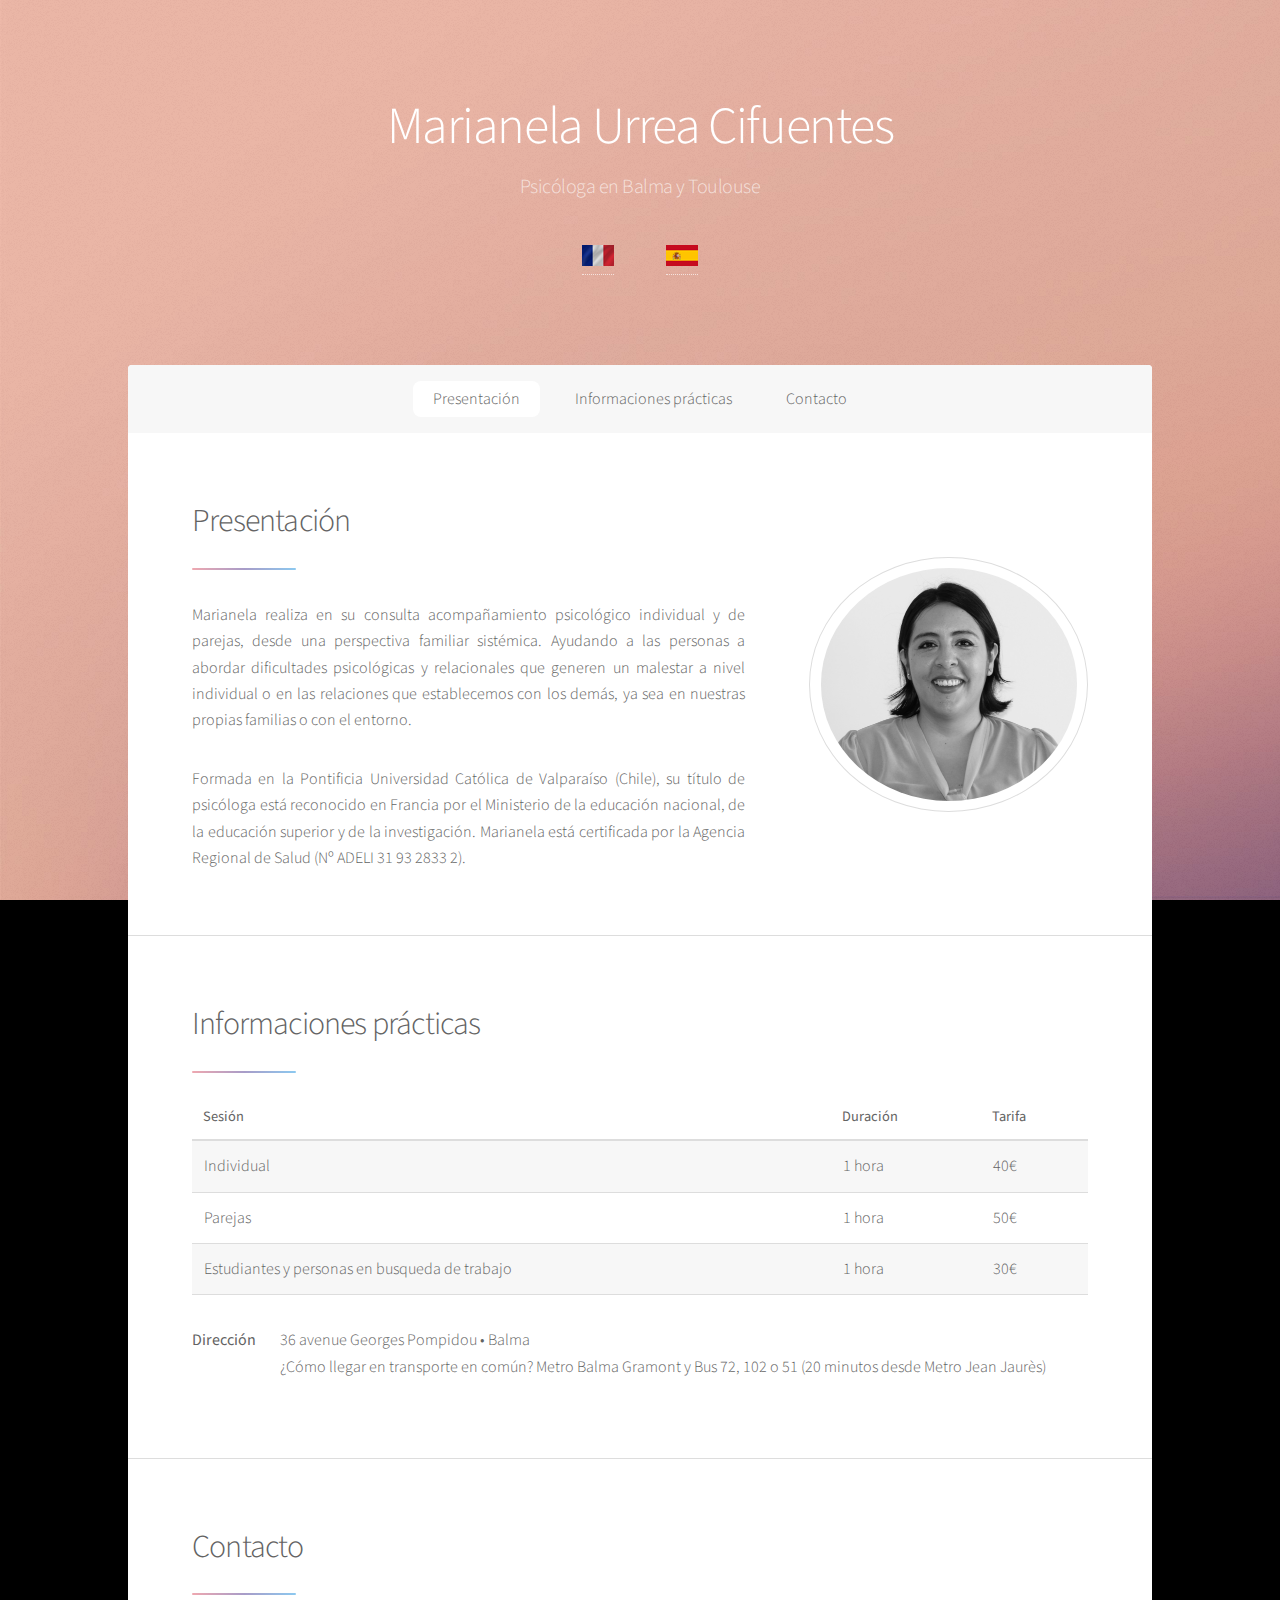
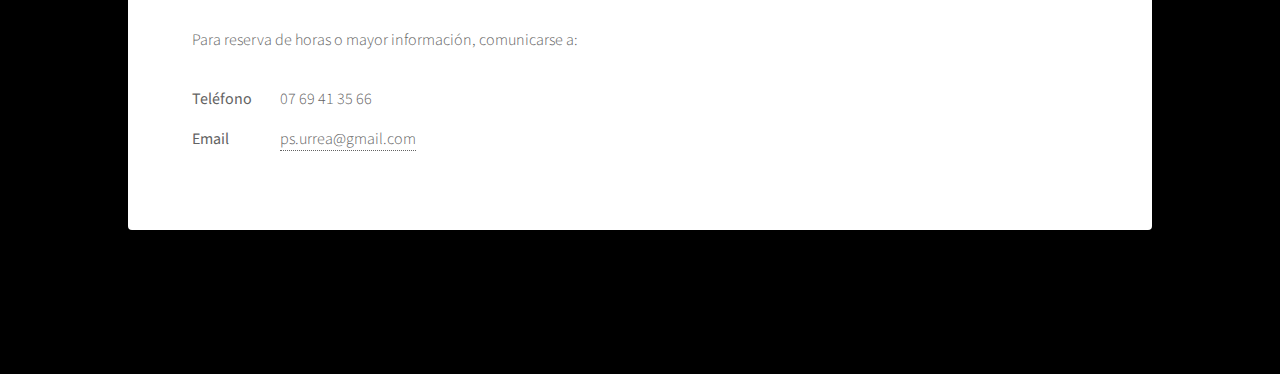
==== commit 112aa496: "Update index-esp.html" ====
--- a/index-esp.html
+++ b/index-esp.html
@@ -21,7 +21,7 @@
 	<header id="header" class="alt">
 		<h1>Marianela Urrea Cifuentes</h1>
 		<p>Psicóloga en Balma y Toulouse</p>
-		<p><a href="index-esp.html"><img src="images/spain-flag-icon-32.png"/></a>&nbsp; &nbsp; &nbsp; &nbsp; &nbsp; &nbsp; &nbsp; &nbsp;<a href="index.html"><img src="images/france-flag-wave-icon-32.png"/></a></p>
+		<p><a href="index.html"><img src="images/france-flag-wave-icon-32.png"/></a>&nbsp; &nbsp; &nbsp; &nbsp; &nbsp; &nbsp; &nbsp; &nbsp;<a href="index-esp.html"><img src="images/spain-flag-icon-32.png"/></a></p>
 	</header>
 
 
